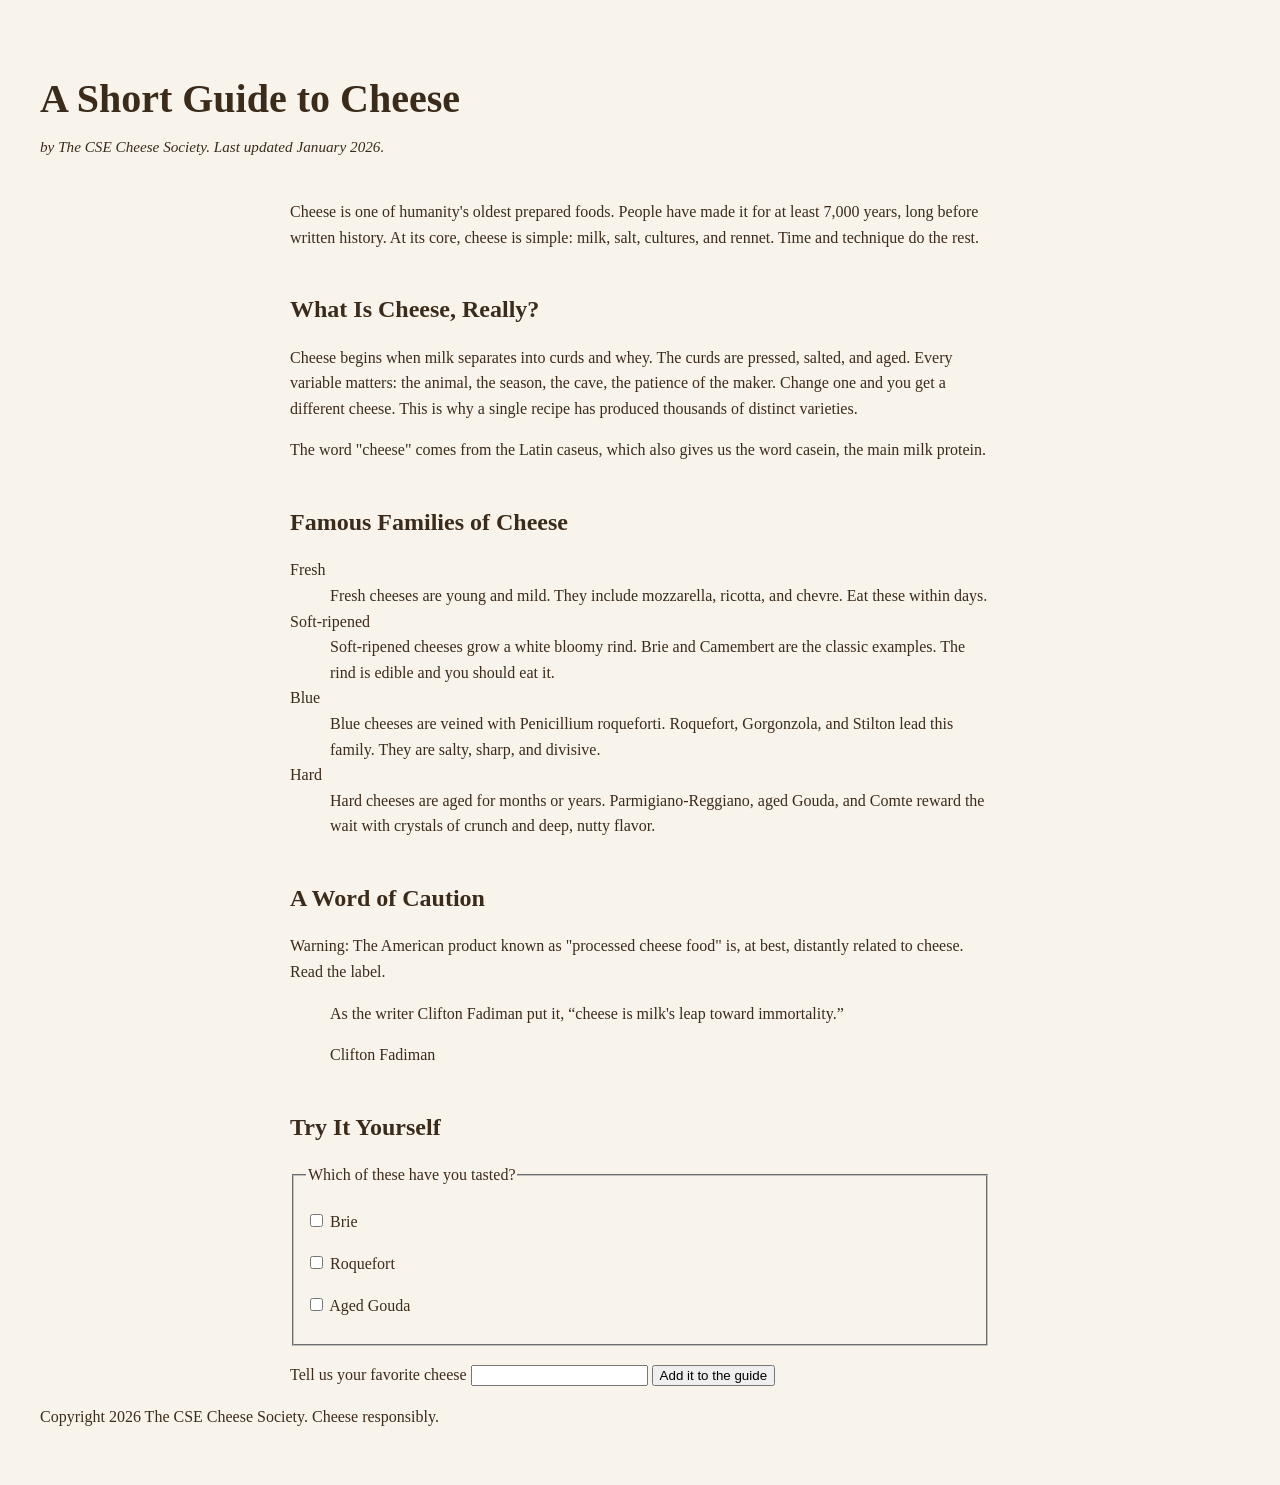
==== index.html @ 588078bd "changed the hmtl name to lauch it on netilfy" ====
<!DOCTYPE html>
<html lang="en">
<head>
    <meta charset="UTF-8">
    <meta name="viewport" content="width=device-width, initial-scale=1.0">

    <title>A Short Guide to Cheese</title>

    <link rel="stylesheet" href="cheese.css">
</head>

<body>
    <header>
        <h1>A Short Guide to Cheese</h1>

        <p>
            by The CSE Cheese Society. Last updated
            <time datetime="2026-01">January 2026</time>.
        </p>
    </header>

    <main>
        <article>
            <p>
                Cheese is one of humanity's oldest prepared foods. People have
                made it for at least 7,000 years, long before written history.
                At its core, cheese is simple: milk, salt, cultures, and rennet.
                Time and technique do the rest.
            </p>

            <section>
                <h2>What Is Cheese, Really?</h2>

                <p>
                    Cheese begins when milk separates into curds and whey. The
                    curds are pressed, salted, and aged. Every variable matters:
                    the animal, the season, the cave, the patience of the maker.
                    Change one and you get a different cheese. This is why a
                    single recipe has produced thousands of distinct varieties.
                </p>

                <p>
                    The word "cheese" comes from the Latin
                    <span lang="la" class="latin-term">caseus</span>, which also
                    gives us the word
                    <span lang="la" class="latin-term">casein</span>, the main
                    milk protein.
                </p>
            </section>

            <section>
                <h2>Famous Families of Cheese</h2>

                <dl>
                    <dt>Fresh</dt>
                    <dd>
                        Fresh cheeses are young and mild. They include mozzarella,
                        ricotta, and chevre. Eat these within days.
                    </dd>

                    <dt>Soft-ripened</dt>
                    <dd>
                        Soft-ripened cheeses grow a white bloomy rind. Brie and
                        Camembert are the classic examples. The rind is edible
                        and you should eat it.
                    </dd>

                    <dt>Blue</dt>
                    <dd>
                        Blue cheeses are veined with Penicillium roqueforti.
                        Roquefort, Gorgonzola, and Stilton lead this family.
                        They are salty, sharp, and divisive.
                    </dd>

                    <dt>Hard</dt>
                    <dd>
                        Hard cheeses are aged for months or years.
                        Parmigiano-Reggiano, aged Gouda, and Comte reward the
                        wait with crystals of crunch and deep, nutty flavor.
                    </dd>
                </dl>
            </section>

            <section>
                <h2>A Word of Caution</h2>

                <p id="warning">
                    Warning: The American product known as "processed cheese
                    food" is, at best, distantly related to cheese. Read the label.
                </p>

                <blockquote>
                    <p>
                        As the writer Clifton Fadiman put it,
                        <q>cheese is milk's leap toward immortality.</q>
                    </p>

                    <footer>Clifton Fadiman</footer>
                </blockquote>
            </section>

            <section>
                <h2>Try It Yourself</h2>

                <form>
                    <fieldset>
                        <legend>Which of these have you tasted?</legend>

                        <p>
                            <input
                                type="checkbox"
                                id="brie"
                                name="tasted-cheese"
                                value="Brie"
                            >
                            <label for="brie">Brie</label>
                        </p>

                        <p>
                            <input
                                type="checkbox"
                                id="roquefort"
                                name="tasted-cheese"
                                value="Roquefort"
                            >
                            <label for="roquefort">Roquefort</label>
                        </p>

                        <p>
                            <input
                                type="checkbox"
                                id="aged-gouda"
                                name="tasted-cheese"
                                value="Aged Gouda"
                            >
                            <label for="aged-gouda">Aged Gouda</label>
                        </p>
                    </fieldset>

                    <p>
                        <label for="favorite-cheese">
                            Tell us your favorite cheese
                        </label>

                        <input
                            type="text"
                            id="favorite-cheese"
                            name="favorite-cheese"
                        >

                        <button type="submit">Add it to the guide</button>
                    </p>
                </form>
            </section>
        </article>
    </main>

    <footer>
        <p>
            Copyright 2026 The CSE Cheese Society. Cheese responsibly.
        </p>
    </footer>
</body>
</html>
---- cheese.css ----
* {
    box-sizing: border-box;
}

body {
    margin: 0;
    padding: 40px;
    background: #f8f4ec;
    color: #3b2b1a;
    font-family: Georgia, serif;
    line-height: 1.6;
}

main {
    max-width: 700px;
    margin: 0 auto;
}

header {
    margin-bottom: 40px;
}

h1 {
    margin-bottom: 0;
    font-size: 2.5rem;
}

h2 {
    margin-top: 2.5rem;
    margin-bottom: 1rem;
}

header p {
    margin-top: 0.25rem;
    font-size: 0.95rem;
    font-style: italic;
}
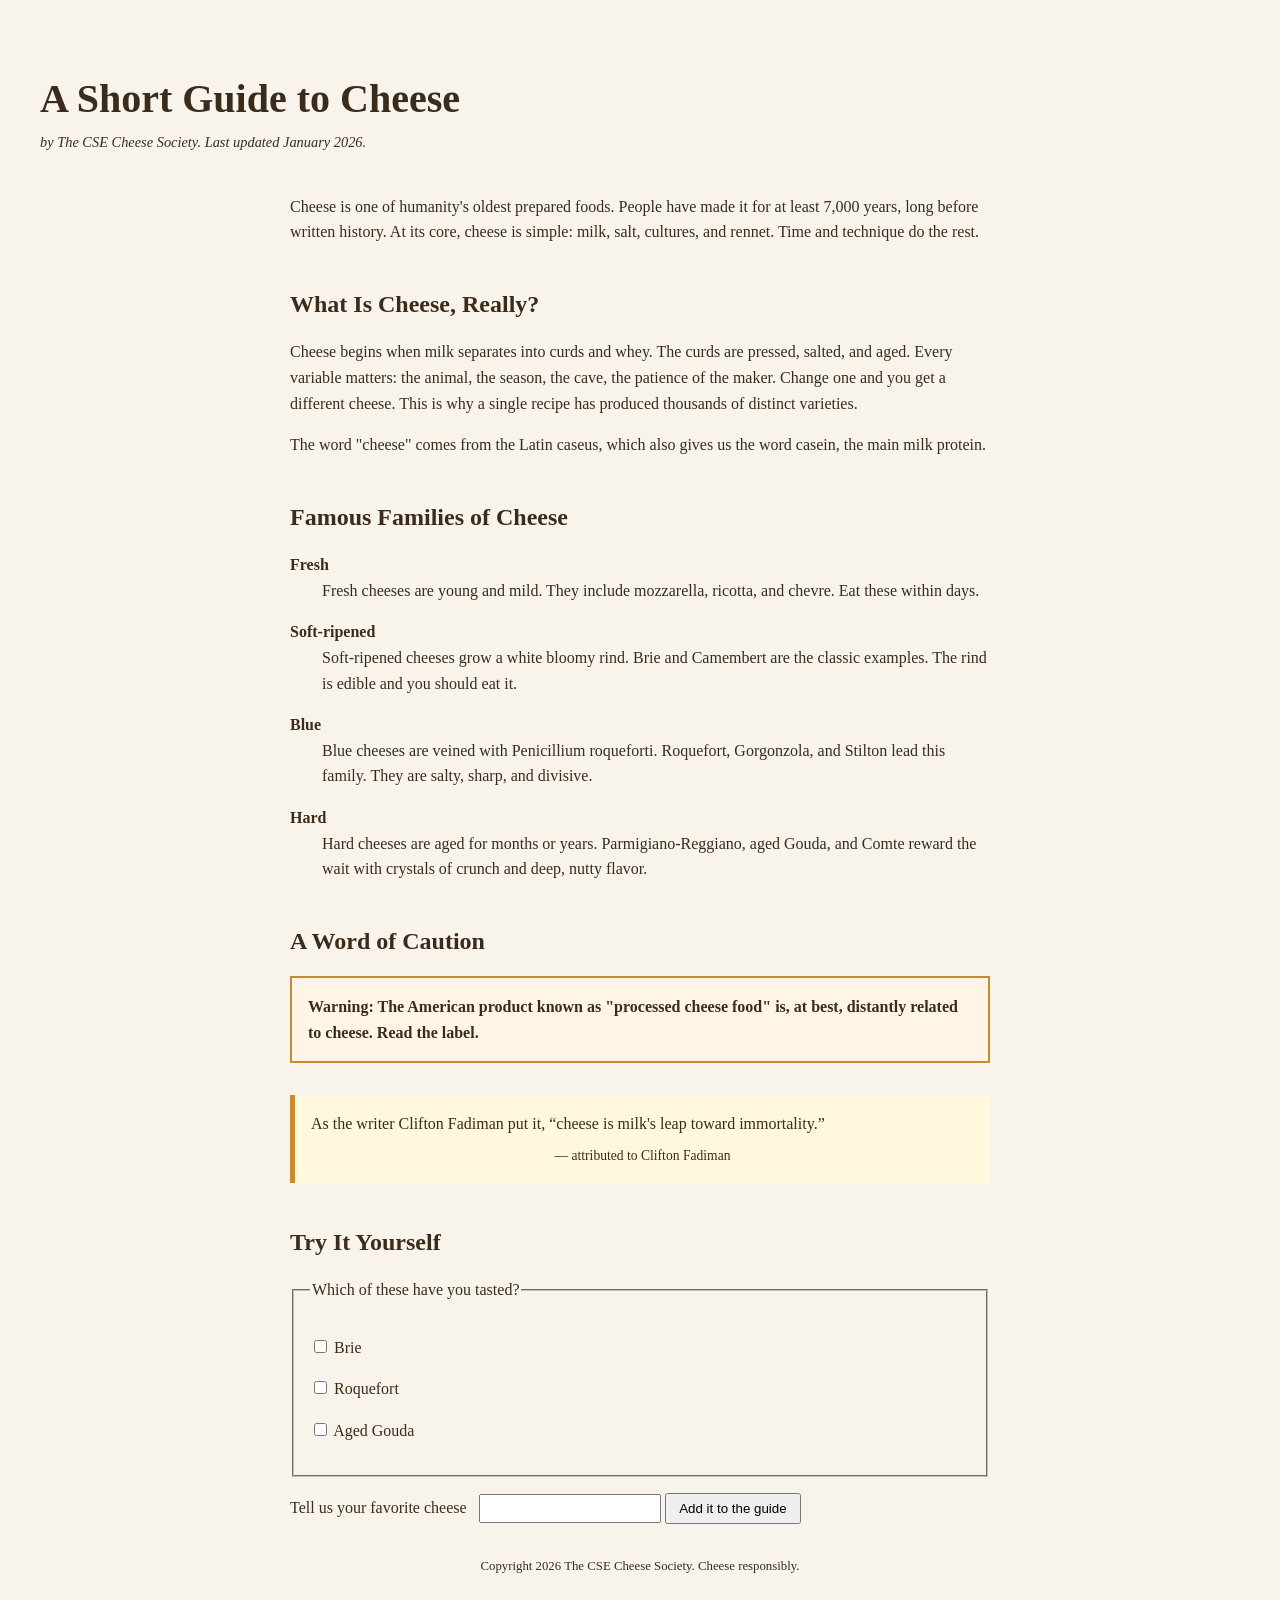
==== commit 362b75b7: "changed something in html" ====
--- a/index.html
+++ b/index.html
@@ -95,7 +95,7 @@
                         <q>cheese is milk's leap toward immortality.</q>
                     </p>
 
-                    <footer>Clifton Fadiman</footer>
+                    <footer>— attributed to Clifton Fadiman</footer>
                 </blockquote>
             </section>
 
--- a/cheese.css
+++ b/cheese.css
@@ -19,19 +19,78 @@
 header {
     margin-bottom: 40px;
 }
-
+header p {
+    margin-top: 0;
+    font-style: italic;
+    font-size: 0.9rem;
+}
 h1 {
     margin-bottom: 0;
     font-size: 2.5rem;
 }
 
+dl {
+    margin: 0;
+}
+
+dt {
+    font-weight: bold;
+    margin-top: 1rem;
+}
+
+dd {
+    margin-left: 2rem;
+    margin-bottom: 1rem;
+}
 h2 {
     margin-top: 2.5rem;
     margin-bottom: 1rem;
 }
 
-header p {
-    margin-top: 0.25rem;
-    font-size: 0.95rem;
-    font-style: italic;
+#warning {
+    border: 2px solid #c88b2d;
+    background: #fff5e6;
+    padding: 1rem;
+    font-weight: bold;
+}
+blockquote {
+    margin: 2rem 0;
+    padding: 1rem;
+    border-left: 5px solid #c88b2d;
+    background: #fff8dc;
+}
+blockquote footer {
+    margin-top: .5rem;
+    font-size: .85rem;
+}
+fieldset {
+    padding: 1rem;
+    margin-bottom: 1rem;
+}
+
+button {
+    padding: .35rem .75rem;
+}
+blockquote p {
+    margin: 0;
+}
+
+fieldset {
+    padding: 1rem;
+    margin-top: 1rem;
+    margin-bottom: 1rem;
+}
+
+label {
+    margin-right: .5rem;
+}
+
+input[type="text"] {
+    padding: .3rem;
+}
+
+footer {
+    margin-top: 2rem;
+    font-size: .8rem;
+    text-align: center;
 }
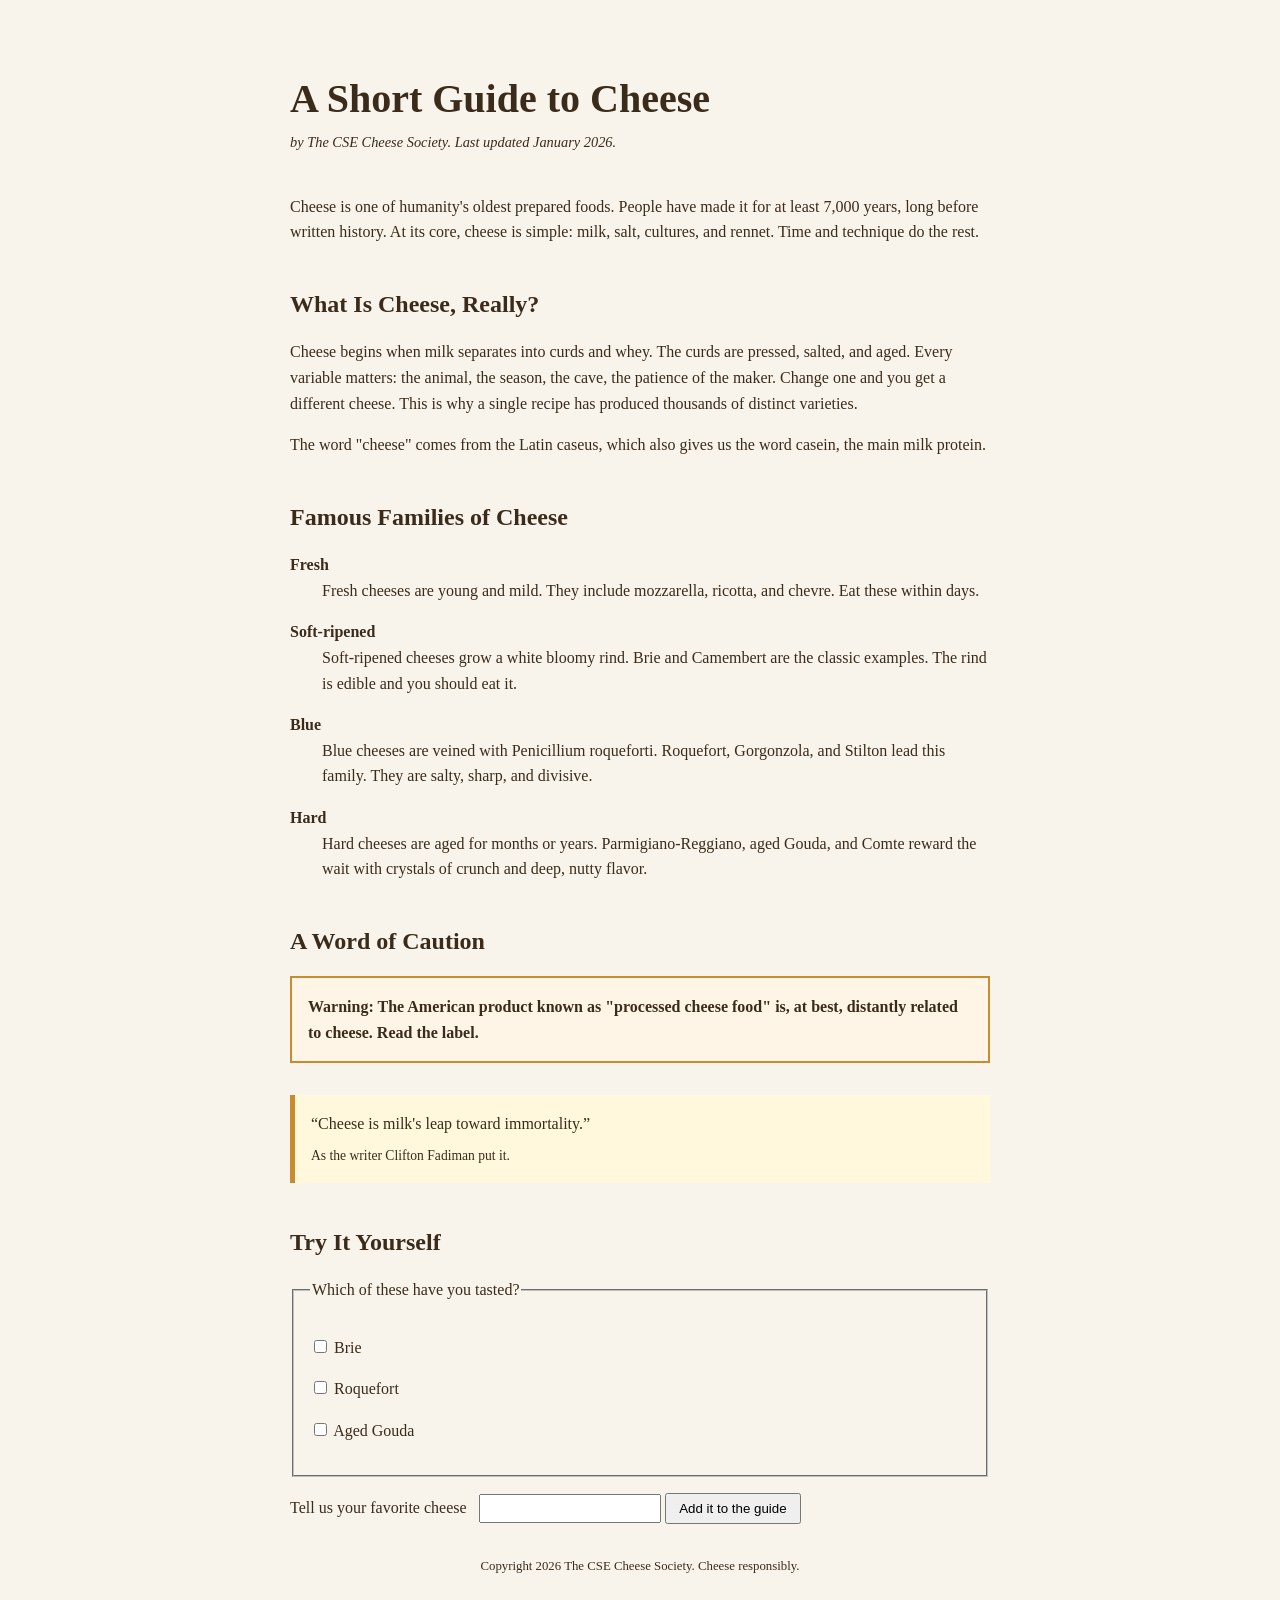
==== commit e5c5f76e: "small fix" ====
--- a/index.html
+++ b/index.html
@@ -91,11 +91,10 @@
 
                 <blockquote>
                     <p>
-                        As the writer Clifton Fadiman put it,
-                        <q>cheese is milk's leap toward immortality.</q>
+                        <q>Cheese is milk's leap toward immortality.</q>
                     </p>
 
-                    <footer>— attributed to Clifton Fadiman</footer>
+                    <footer>As the writer Clifton Fadiman put it.</footer>
                 </blockquote>
             </section>
 
--- a/cheese.css
+++ b/cheese.css
@@ -63,10 +63,6 @@
     margin-top: .5rem;
     font-size: .85rem;
 }
-fieldset {
-    padding: 1rem;
-    margin-bottom: 1rem;
-}
 
 button {
     padding: .35rem .75rem;
@@ -89,8 +85,12 @@
     padding: .3rem;
 }
 
-footer {
+body > footer {
     margin-top: 2rem;
     font-size: .8rem;
     text-align: center;
+}
+body > header {
+    max-width: 700px;
+    margin: 0 auto 40px;
 }
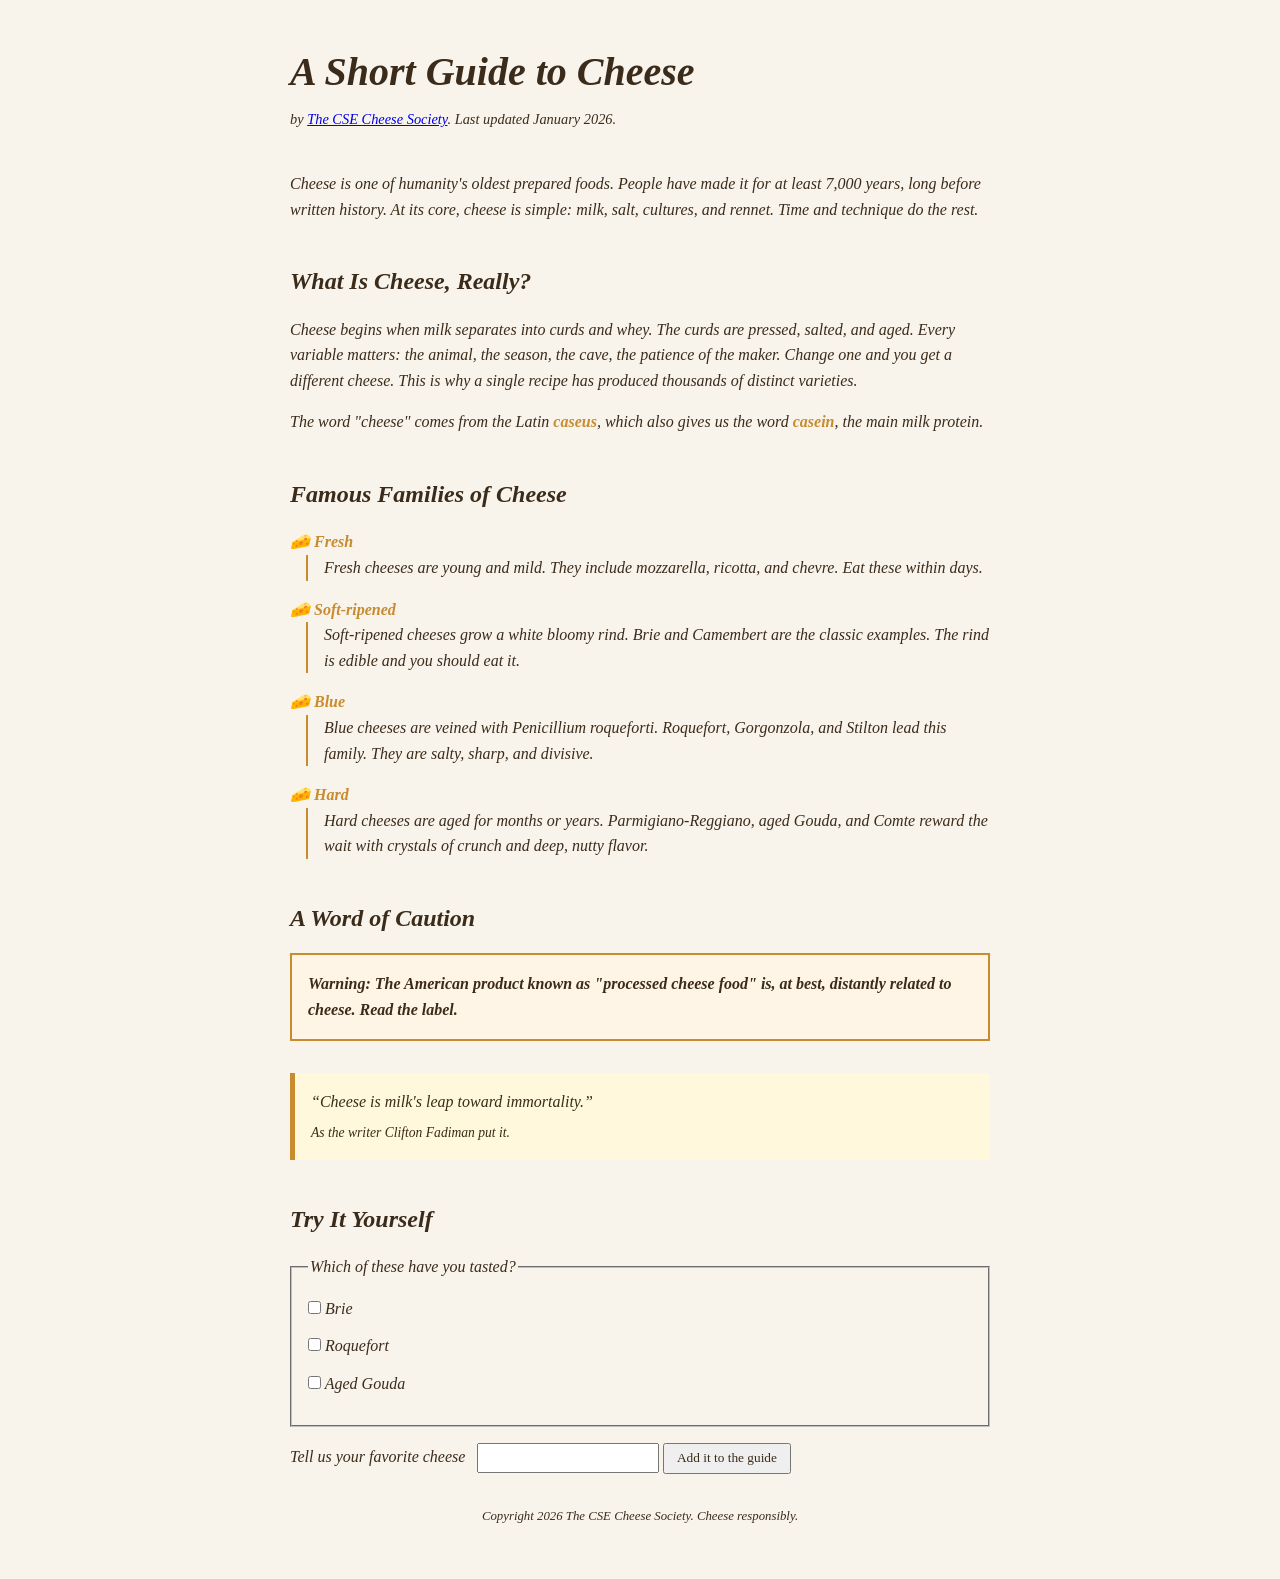
==== commit b9723bf7: "made some changes" ====
--- a/index.html
+++ b/index.html
@@ -14,7 +14,7 @@
         <h1>A Short Guide to Cheese</h1>
 
         <p>
-            by The CSE Cheese Society. Last updated
+            by <a href="#">The CSE Cheese Society</a>. Last updated
             <time datetime="2026-01">January 2026</time>.
         </p>
     </header>
--- a/cheese.css
+++ b/cheese.css
@@ -1,32 +1,82 @@
+/* Deployed page: https://inspiring-youtiao-7817ed.netlify.app/ */
+
+/*
+A <link> element is normally preferred in production because
+@import can delay the loading of additional stylesheets.
+*/
+@import url("variables.css");
+
+
 * {
+    margin: 0;
     box-sizing: border-box;
 }
 
 body {
-    margin: 0;
     padding: 40px;
-    background: #f8f4ec;
-    color: #3b2b1a;
-    font-family: Georgia, serif;
+    background: var(--page-background);
+    color: var(--text-color);
+    font-family: var(--font-stack);
     line-height: 1.6;
 }
 
+body > header {
+    max-width: var(--content-width);
+    width: 90%;
+    margin: 0 auto 40px;
+}
+
 main {
-    max-width: 700px;
+    max-width: var(--content-width);
+    width: 90%;
     margin: 0 auto;
 }
 
-header {
-    margin-bottom: 40px;
+body > footer {
+    max-width: var(--content-width);
+    width: 90%;
+    margin: 2rem auto 0;
+    color: var(--text-color);
+    font-size: 0.8rem;
+    text-align: center;
 }
+
+
 header p {
-    margin-top: 0;
+    margin-top: 0.25rem;
+    font-size: 0.9rem;
     font-style: italic;
-    font-size: 0.9rem;
 }
+
+article > p {
+    margin-bottom: 2rem;
+    font-style: italic;
+}
+
+p {
+    margin-bottom: 1em;
+}
+
 h1 {
     margin-bottom: 0;
+    color: var(--text-color);
     font-size: 2.5rem;
+}
+
+h2 {
+    margin-top: 2.5rem;
+    margin-bottom: 1rem;
+}
+
+
+[lang] {
+    font-style: italic;
+}
+
+
+.latin-term {
+    color: var(--accent-color);
+    font-weight: bold;
 }
 
 dl {
@@ -34,63 +84,92 @@
 }
 
 dt {
+    margin-top: 1rem;
+    color: var(--accent-color);
     font-weight: bold;
-    margin-top: 1rem;
+}
+
+
+dt::before {
+    content: "🧀 ";
+}
+
+
+dt + dd {
+    border-left: 2px solid var(--accent-color);
 }
 
 dd {
-    margin-left: 2rem;
+    margin-left: 1rem;
     margin-bottom: 1rem;
-}
-h2 {
-    margin-top: 2.5rem;
-    margin-bottom: 1rem;
+    padding-left: 1em;
 }
 
+
 #warning {
-    border: 2px solid #c88b2d;
+    border: 2px solid var(--accent-color);
     background: #fff5e6;
     padding: 1rem;
     font-weight: bold;
 }
+
 blockquote {
     margin: 2rem 0;
-    padding: 1rem;
-    border-left: 5px solid #c88b2d;
+    padding: 1em;
+    border-left: 5px solid var(--accent-color);
     background: #fff8dc;
 }
-blockquote footer {
-    margin-top: .5rem;
-    font-size: .85rem;
-}
 
-button {
-    padding: .35rem .75rem;
-}
 blockquote p {
     margin: 0;
 }
 
+blockquote footer {
+    margin-top: 0.5rem;
+    color: var(--text-color);
+    font-size: 0.85rem;
+}
+
 fieldset {
-    padding: 1rem;
     margin-top: 1rem;
     margin-bottom: 1rem;
+    padding: 1em;
+    background: var(--page-background);
+}
+
+fieldset p {
+    margin-bottom: 0.75rem;
 }
 
 label {
-    margin-right: .5rem;
+    margin-right: 0.5rem;
 }
 
-input[type="text"] {
-    padding: .3rem;
+[type="text"] {
+    padding: 0.3rem;
+    font-family: var(--font-stack);
 }
 
-body > footer {
-    margin-top: 2rem;
-    font-size: .8rem;
-    text-align: center;
+button {
+    padding: 0.35rem 0.75rem;
+    color: var(--text-color);
+    font-family: var(--font-stack);
 }
-body > header {
-    max-width: 700px;
-    margin: 0 auto 40px;
+
+a:hover {
+    color: var(--accent-color);
+    text-decoration: none;
+}
+
+
+a:focus,
+input:focus,
+button:focus {
+    border: 2px solid var(--accent-color);
+}
+
+
+input:checked + label {
+    color: var(--accent-color);
+    font-weight: bold;
 }
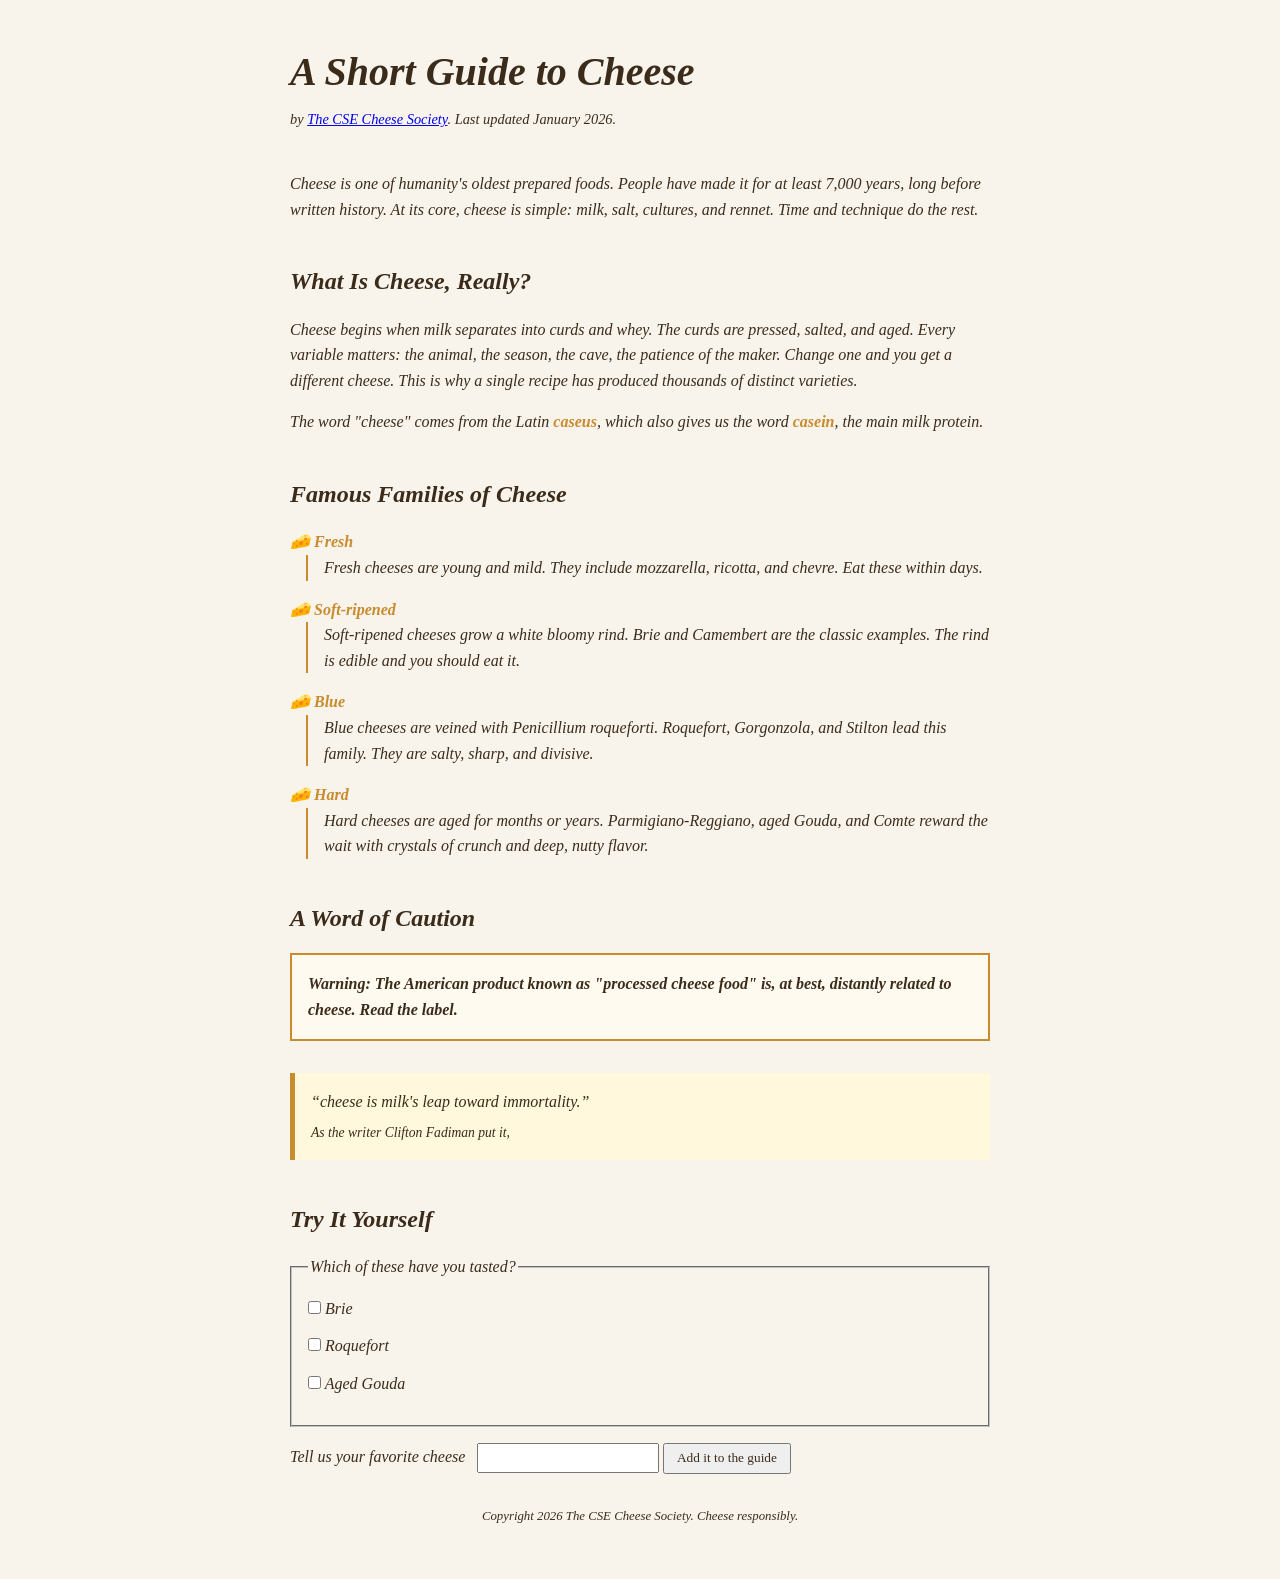
==== commit 1215384d: "made some small changes" ====
--- a/index.html
+++ b/index.html
@@ -6,17 +6,24 @@
 
     <title>A Short Guide to Cheese</title>
 
-    <link rel="stylesheet" href="cheese.css">
+<link rel="stylesheet" href="cheese.css">
+
+    <style>
+        #warning {
+            /* This overrides cheese.css*/
+            background: #fffaf0;
+        }
+    </style>
 </head>
 
 <body>
     <header>
         <h1>A Short Guide to Cheese</h1>
 
-        <p>
-            by <a href="#">The CSE Cheese Society</a>. Last updated
-            <time datetime="2026-01">January 2026</time>.
-        </p>
+            <p>
+                by <a href="#">The CSE Cheese Society</a>. Last updated
+                <time datetime="2026-01">January 2026</time>.
+            </p>
     </header>
 
     <main>
@@ -91,10 +98,10 @@
 
                 <blockquote>
                     <p>
-                        <q>Cheese is milk's leap toward immortality.</q>
+                        <q>cheese is milk's leap toward immortality.</q>
                     </p>
 
-                    <footer>As the writer Clifton Fadiman put it.</footer>
+                    <footer>As the writer Clifton Fadiman put it,</footer>
                 </blockquote>
             </section>
 
